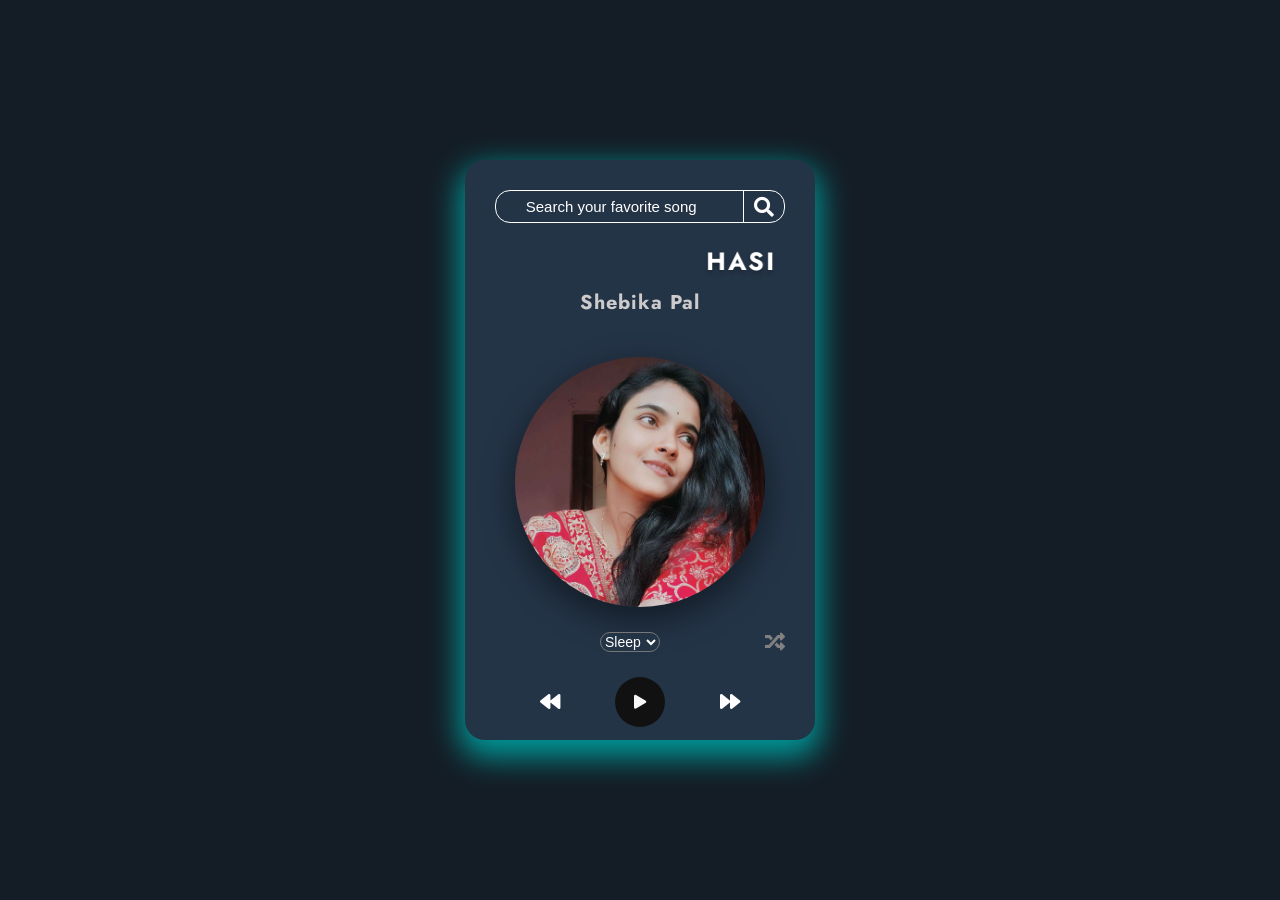
==== index.html @ 9a3e8426 "initial" ====
<!DOCTYPE html>

<html lang="en">

<head>
  <meta charset="UTF-8">

  <title>Music Player</title>

  <link rel="preconnect" href="https://fonts.googleapis.com">
  <meta name="google-site-verification" content="Js8UEyRxNnXAO2duVGlwk4IXxyr6TICznBYEN1E9-H8" />
  <link rel="preconnect" href="https://fonts.gstatic.com" crossorigin>

  <link href="https://fonts.googleapis.com/css2?family=Jost:wght@200&display=swap" rel="stylesheet">

  <link rel="stylesheet" href="https://pro.fontawesome.com/releases/v5.10.0/css/all.css"
    integrity="sha384-AYmEC3Yw5cVb3ZcuHtOA93w35dYTsvhLPVnYs9eStHfGJvOvKxVfELGroGkvsg+p" crossorigin="anonymous" />

  <link rel="stylesheet" href="style.css">
  <link rel="shortcut icon" href="./favicon.ico" type="image/x-icon">
  <meta name="viewport" content="width=device-width, initial-scale=1.0">

</head>

<body>
  <div class="main_div">
    <div class="music_container">
      <div class="search_bar">
        <input type="text" autocomplete="off" name="searchValue" id="searchBox" placeholder="Search your favorite song">
        <button id="searchBtn"><i class="fas fa-search"></i></button>
      </div>
      <marquee>
        <h2 id="title">Hasi (Cover Version)</h2>
      </marquee>

      <h3 id="artist">Shebika Pal</h3>

      <div class="img_container">

        <img src="IMG-20230920-002937.jpg" alt="thumnail">

      </div>

      <audio preload="auto" onended="nextSong()" onpause="pauseMusic()" src="./default.mp3"></audio>
      <div class="controls">
        <i class="fas fa-repeat"></i>
        <select id="sleepbtn" onchange="gotoSleep()">
          <option value="0">Sleep</option>
          <option value="5">5min</option>
          <option value="15">15min</option>
          <option value="30">30min</option>
          <option value="60">60min</option>
          <option value="90">90min</option>
        </select>
        <i class="fas fa-random"></i>
      </div>
      <div class="music_controls">

        <i onclick="prevSong()" class="fas fa-backward" id="previous" title="Previous"></i>

        <i class="fas fa-play main_button" id="play" title="Play"></i>

        <i onclick="nextSong()" class="fas fa-forward" id="next" title="Next"></i>

      </div>
      <div id="listView">
      </div>
    </div>
  </div>
  <script src="script.js"></script>
</body>

</html>
---- style.css ----
* {
  margin: 0px;

  padding: 0px;

  box-sizing: border-box;
}

html {
  font-size: 62.5%;

  font-family: "Jost", sans-serif;
}

.main_div {
  width: 100vw;

  height: 100vh;

  background-Color: #141d26;

  display: grid;

  place-items: center;
}

.music_container {
  width: 35rem;

  height: 58rem;

  /*background-color:#e6e6e6;*/

  border-radius: 2rem;

  background-Color: #243447;
  color: white;
  box-shadow: 0 1.2rem 3rem 0.5rem #009999;

  padding: 3rem;

  text-align: center;
}

.music_container #title {
  text-transform: uppercase;

  letter-spacing: 0.2rem;

  word-spacing: 0.5rem;

  /*color: #171717;*/

  margin: 2rem 0 0.5rem 0;

  font-size: 2.5rem;

  font-weight: bold;

  text-shadow: 0 0.3rem 0.5rem rgba(0, 0, 0, 0.3);
}

.music_container #artist {
  color: #cccaca;

  text-transform: capitalize;

  letter-spacing: 0.1rem;

  font-size: 2rem;

  margin-bottom: 4rem;

  font-weight: bold;
}

.img_container {
  height: 25rem;

  margin: auto;

  width: 25rem;
}

img {
  height: 100%;

  width: 100%;

  border-radius: 50%;

  object-fit: cover;

  box-shadow: 0 1.2rem 3rem 0.5rem rgba(0, 0, 0, 0.4);
}

.music_controls {
  width: 20rem;

  display: flex;

  justify-content: space-between;

  align-items: center;

  margin: auto;

  margin-top: 2.5rem;
}

.music_controls .fas,
.fa-repeat,
.fa-repeat-1,
.fa-random,
.fa-search,
#sleepbtn {
  /*color: #111111;*/

  font-size: 2rem;

  cursor: pointer;

  filter: drop-shadow(0 1.2rem 3 rem 0.5rem rgba(0, 0, 0, 0.4));
}

.music_controls .main_button {
  width: 5rem;

  height: 5rem;

  border-radius: 50%;

  background-color: #111;

  color: #f6f6f6;

  font-size: 1.4rem;

  display: flex;

  justify-content: center;

  align-items: center;
}

.music_controls .fas:hover {
  color: grey;
}

.music_controls .fa-play:hover {
  background-color: #f6f6f6;

  color: #111;

  box-shadow: 0 1rem 2rem 0.2rem rgba(0, 0, 0, 0.4);
}

.anime {
  animation: rotatePlayer 5s linear infinite;
}

@keyframes rotatePlayer {
  from {
    transform: rotate(0deg);
  }

  to {
    transform: rotate(360deg);
  }
}
.glow{
  animation: glow 10s infinite alternate;
}
@keyframes glow {
  0% {
    box-shadow: 0rem 1.2rem 3rem 0.5rem #0aa4e6;
  }

  25% {
    box-shadow: 0rem 1.2rem 3rem 0.5rem #5ab124;
  }

  50%{
    box-shadow: 0 1.2rem 3rem 0.5rem #ac49e5;
  }
  75%{
    box-shadow: 0 1.2rem 3rem 0.5rem #e34e55;
  }
}

.fa-repeat,
.fa-random,
.fa-repeat-1 {
  margin-top: 2.5rem;
}

.controls {
  width: 100%;
  display: flex;
  justify-content: space-between;
}

.controls .fa-repeat,
.fa-repeat-1 {

  color: #00ffff;
}

.controls .fa-random {
  color: grey;
}

#sleepbtn {
  background-Color: #243447;
  color: white;
  font-size: 1.4rem;
  height: 2rem;
  width: 6rem;
  border-radius: 1rem;
  margin-top: 2.5rem;
}

.search_bar{
  height: fit-content;
  border: 1px solid white;
  border-radius: 15px;
  display: flex;
  justify-content:space-between;
  background-color: transparent;
}

.search_bar input {
  width: 80%;
  background-color: inherit;
  font-size: 1.5rem;
  color: white;
  padding: 0.7rem 1rem;
  border: none;
  outline: none;
}
.search_bar button{
  background-color: inherit;
  border: none;
  border-left: 1px solid white;
  color: white;
  outline: none;
  padding: 0rem 1rem;
  cursor: pointer;
}
#searchBox::placeholder {
  color: white;
  text-align: center;
}
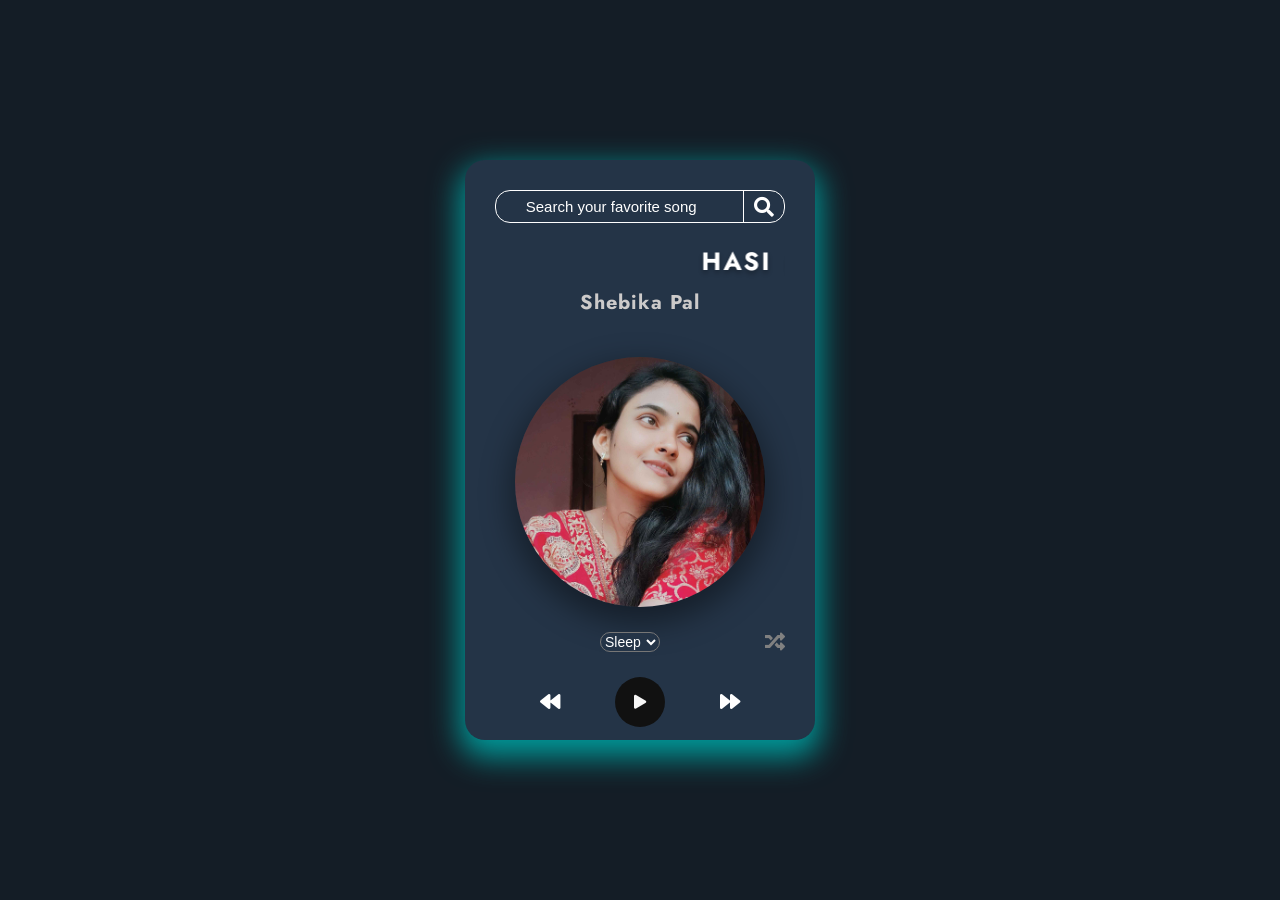
==== commit e1a95244: "up" ====
--- a/index.html
+++ b/index.html
@@ -41,7 +41,8 @@
 
       </div>
 
-      <audio preload="auto" onended="nextSong()" onpause="pauseMusic()" src="./default.mp3"></audio>
+      <audio preload="auto" onended="nextSong()" onpause="pauseMusic()" src="music/default.mp3"></audio>
+      <audio preload="auto" onended="nextSong()" onpause="pauseMusic()" src="music/default2.mp3"></audio>
       <div class="controls">
         <i class="fas fa-repeat"></i>
         <select id="sleepbtn" onchange="gotoSleep()">
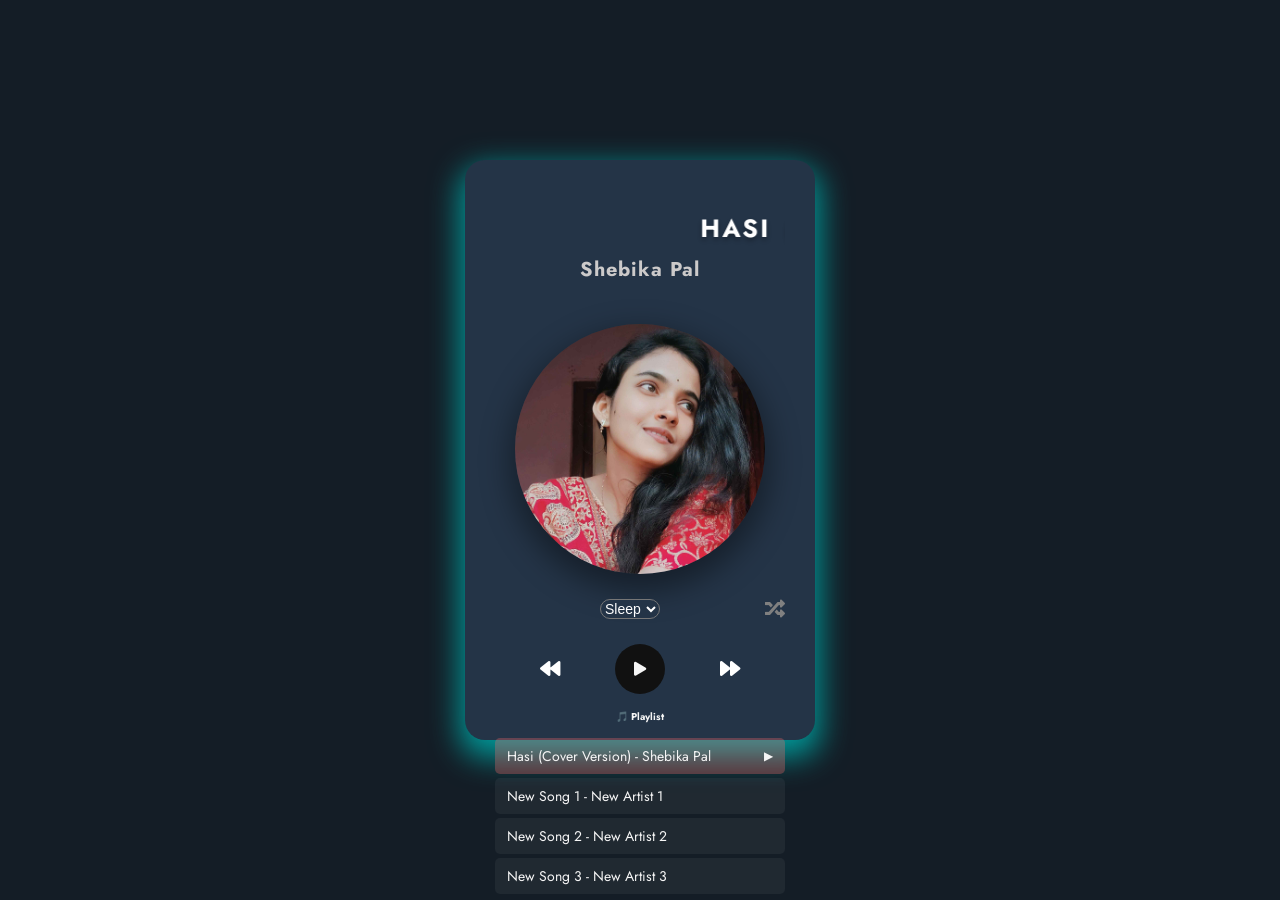
==== commit 2a2a53d4: "up" ====
--- a/index.html
+++ b/index.html
@@ -1,34 +1,22 @@
 <!DOCTYPE html>
-
 <html lang="en">
-
 <head>
   <meta charset="UTF-8">
-
   <title>Music Player</title>
-
   <link rel="preconnect" href="https://fonts.googleapis.com">
-  <meta name="google-site-verification" content="Js8UEyRxNnXAO2duVGlwk4IXxyr6TICznBYEN1E9-H8" />
   <link rel="preconnect" href="https://fonts.gstatic.com" crossorigin>
-
   <link href="https://fonts.googleapis.com/css2?family=Jost:wght@200&display=swap" rel="stylesheet">
-
   <link rel="stylesheet" href="https://pro.fontawesome.com/releases/v5.10.0/css/all.css"
     integrity="sha384-AYmEC3Yw5cVb3ZcuHtOA93w35dYTsvhLPVnYs9eStHfGJvOvKxVfELGroGkvsg+p" crossorigin="anonymous" />
-
   <link rel="stylesheet" href="style.css">
   <link rel="shortcut icon" href="./favicon.ico" type="image/x-icon">
   <meta name="viewport" content="width=device-width, initial-scale=1.0">
-
 </head>
-
 <body>
   <div class="main_div">
     <div class="music_container">
-      <div class="search_bar">
-        <input type="text" autocomplete="off" name="searchValue" id="searchBox" placeholder="Search your favorite song">
-        <button id="searchBtn"><i class="fas fa-search"></i></button>
-      </div>
+      <!-- Removed search bar -->
+      
       <marquee>
         <h2 id="title">Hasi (Cover Version)</h2>
       </marquee>
@@ -36,13 +24,11 @@
       <h3 id="artist">Shebika Pal</h3>
 
       <div class="img_container">
-
-        <img src="IMG-20230920-002937.jpg" alt="thumnail">
-
+        <img src="IMG-20230920-002937.jpg" alt="thumbnail">
       </div>
 
       <audio preload="auto" onended="nextSong()" onpause="pauseMusic()" src="music/default.mp3"></audio>
-      <audio preload="auto" onended="nextSong()" onpause="pauseMusic()" src="music/default2.mp3"></audio>
+
       <div class="controls">
         <i class="fas fa-repeat"></i>
         <select id="sleepbtn" onchange="gotoSleep()">
@@ -56,19 +42,20 @@
         <i class="fas fa-random"></i>
       </div>
       <div class="music_controls">
-
         <i onclick="prevSong()" class="fas fa-backward" id="previous" title="Previous"></i>
-
         <i class="fas fa-play main_button" id="play" title="Play"></i>
-
         <i onclick="nextSong()" class="fas fa-forward" id="next" title="Next"></i>
-
       </div>
-      <div id="listView">
+      
+      <!-- Add Playlist Section -->
+      <div class="playlist_container">
+        <h4 style="color: #f6f6f6; margin: 15px 0 10px 0;">🎵 Playlist</h4>
+        <ul id="playlist" style="list-style: none; padding: 0; max-height: 200px; overflow-y: auto;">
+          <!-- Songs will be dynamically added here -->
+        </ul>
       </div>
     </div>
   </div>
   <script src="script.js"></script>
 </body>
-
-</html>
+</html>
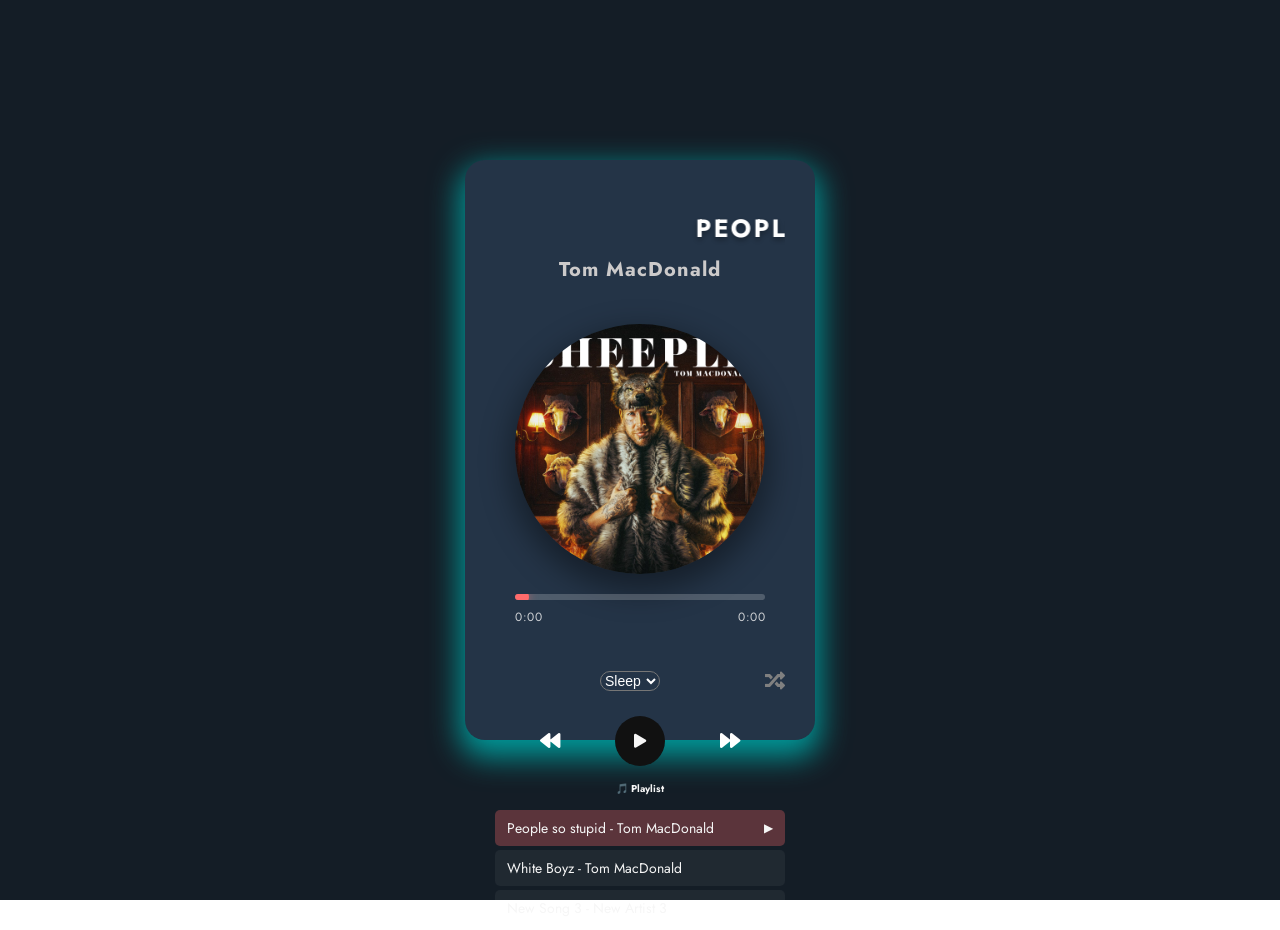
==== commit 45ccca73: "up" ====
--- a/index.html
+++ b/index.html
@@ -28,7 +28,17 @@
       </div>
 
       <audio preload="auto" onended="nextSong()" onpause="pauseMusic()" src="music/default.mp3"></audio>
-
+<!-- ========== PROGRESS BAR SECTION ========== -->
+      <div class="progress_container">
+        <div class="progress_bar">
+          <input type="range" id="progressRange" min="0" max="100" value="0" step="0.1">
+          <div class="progress_fill" id="progressFill"></div>
+        </div>
+        <div class="time_display">
+          <span id="currentTime">0:00</span>
+          <span id="totalTime">0:00</span>
+        </div>
+      </div>
       <div class="controls">
         <i class="fas fa-repeat"></i>
         <select id="sleepbtn" onchange="gotoSleep()">
--- a/style.css
+++ b/style.css
@@ -250,4 +250,95 @@
 #searchBox::placeholder {
   color: white;
   text-align: center;
+}
+
+/* Progress Bar Styles */
+.progress_container {
+  width: 100%;
+  padding: 10px 20px;
+  margin: 10px 0;
+}
+
+.progress_bar {
+  position: relative;
+  width: 100%;
+  height: 6px;
+  background: rgba(255, 255, 255, 0.2);
+  border-radius: 10px;
+  cursor: pointer;
+  overflow: hidden;
+}
+
+.progress_fill {
+  position: absolute;
+  top: 0;
+  left: 0;
+  height: 100%;
+  width: 0%;
+  background: linear-gradient(90deg, #f6f6f6, #ff6b6b);
+  border-radius: 10px;
+  transition: width 0.1s linear;
+  pointer-events: none;
+}
+
+/* Custom Range Input */
+#progressRange {
+  -webkit-appearance: none;
+  appearance: none;
+  position: absolute;
+  top: 0;
+  left: 0;
+  width: 100%;
+  height: 6px;
+  background: transparent;
+  cursor: pointer;
+  z-index: 2;
+  margin: 0;
+}
+
+#progressRange::-webkit-slider-thumb {
+  -webkit-appearance: none;
+  appearance: none;
+  width: 14px;
+  height: 14px;
+  border-radius: 50%;
+  background: #ff6b6b;
+  cursor: pointer;
+  box-shadow: 0 0 10px rgba(255, 107, 107, 0.5);
+  transition: all 0.2s ease;
+}
+
+#progressRange::-webkit-slider-thumb:hover {
+  transform: scale(1.2);
+  box-shadow: 0 0 20px rgba(255, 107, 107, 0.8);
+}
+
+#progressRange::-moz-range-thumb {
+  width: 14px;
+  height: 14px;
+  border-radius: 50%;
+  background: #ff6b6b;
+  cursor: pointer;
+  border: none;
+}
+
+.time_display {
+  display: flex;
+  justify-content: space-between;
+  margin-top: 8px;
+  color: #f6f6f6;
+  font-size: 12px;
+  opacity: 0.8;
+  letter-spacing: 0.5px;
+}
+
+/* Glowing effect for progress bar when playing */
+.music_container.glow .progress_fill {
+  background: linear-gradient(90deg, #ff6b6b, #ffd93d);
+  box-shadow: 0 0 15px rgba(255, 107, 107, 0.3);
+}
+
+.music_container.glow #progressRange::-webkit-slider-thumb {
+  background: #ffd93d;
+  box-shadow: 0 0 20px rgba(255, 217, 61, 0.6);
 }
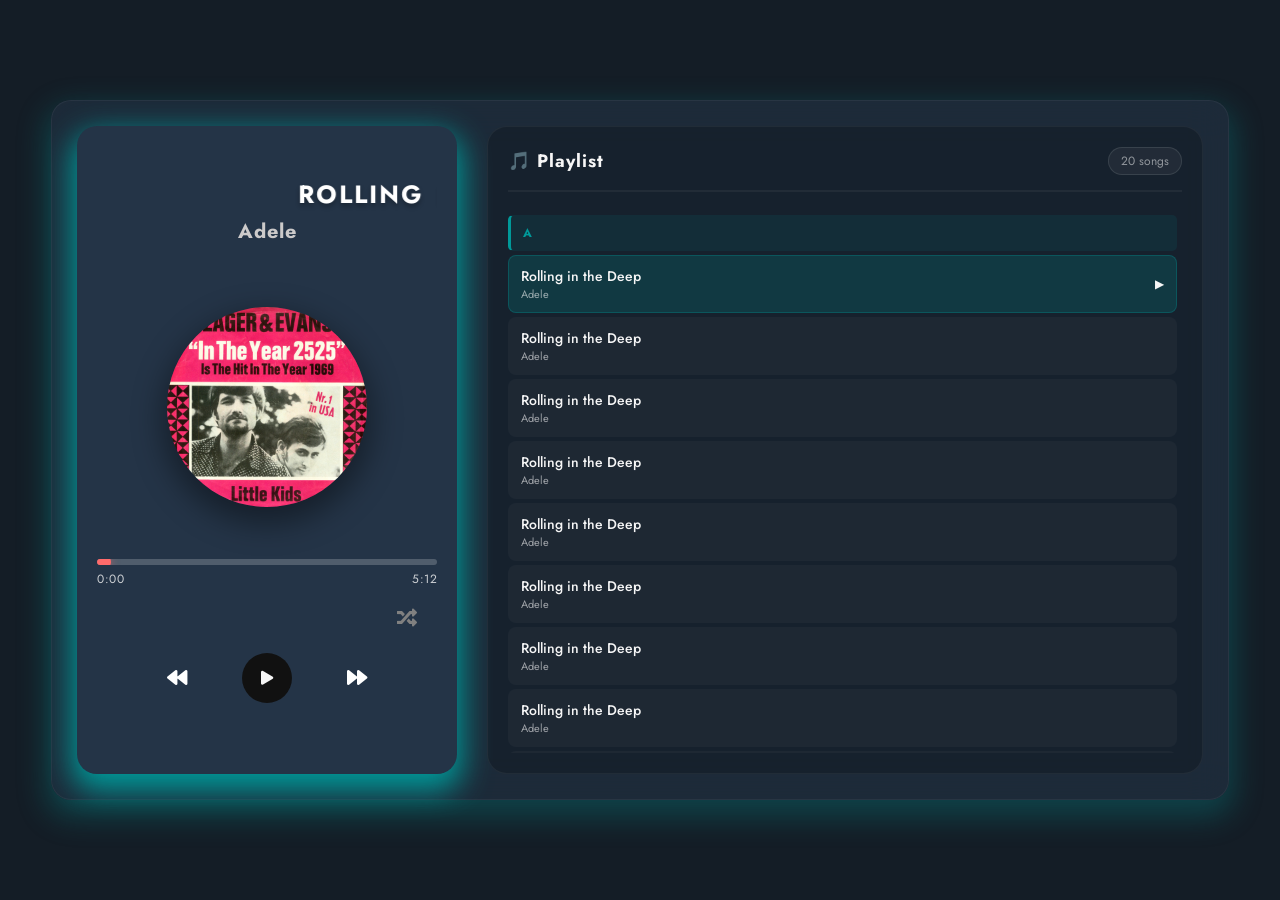
==== commit 662024e5: "up songs" ====
--- a/index.html
+++ b/index.html
@@ -14,55 +14,56 @@
 </head>
 <body>
   <div class="main_div">
-    <div class="music_container">
-      <!-- Removed search bar -->
-      
-      <marquee>
-        <h2 id="title">Hasi (Cover Version)</h2>
-      </marquee>
+    <div class="player_wrapper">
+      <!-- Left Side - Music Player -->
+      <div class="music_container">
+        <marquee>
+          <h2 id="title">Hasi (Cover Version)</h2>
+        </marquee>
 
-      <h3 id="artist">Shebika Pal</h3>
+        <h3 id="artist">Shebika Pal</h3>
 
-      <div class="img_container">
-        <img src="IMG-20230920-002937.jpg" alt="thumbnail">
+        <div class="img_container">
+          <img src="IMG-20230920-002937.jpg" alt="thumbnail">
+        </div>
+
+        <audio preload="auto" onended="nextSong()" onpause="pauseMusic()" src="music/default.mp3"></audio>
+
+        <!-- Progress Bar Section -->
+        <div class="progress_container">
+          <div class="progress_bar">
+            <input type="range" id="progressRange" min="0" max="100" value="0" step="0.1">
+            <div class="progress_fill" id="progressFill"></div>
+          </div>
+          <div class="time_display">
+            <span id="currentTime">0:00</span>
+            <span id="totalTime">0:00</span>
+          </div>
+        </div>
+
+        <div class="controls">
+          <i class="fas fa-repeat"></i>
+          <i class="fas fa-random"></i>
+        </div>
+        
+        <div class="music_controls">
+          <i onclick="prevSong()" class="fas fa-backward" id="previous" title="Previous"></i>
+          <i class="fas fa-play main_button" id="play" title="Play"></i>
+          <i onclick="nextSong()" class="fas fa-forward" id="next" title="Next"></i>
+        </div>
       </div>
 
-      <audio preload="auto" onended="nextSong()" onpause="pauseMusic()" src="music/default.mp3"></audio>
-<!-- ========== PROGRESS BAR SECTION ========== -->
-      <div class="progress_container">
-        <div class="progress_bar">
-          <input type="range" id="progressRange" min="0" max="100" value="0" step="0.1">
-          <div class="progress_fill" id="progressFill"></div>
+      <!-- Right Side - Playlist -->
+      <div class="playlist_container">
+        <div class="playlist_header">
+          <h4>🎵 Playlist</h4>
+          <span id="songCount">0 songs</span>
         </div>
-        <div class="time_display">
-          <span id="currentTime">0:00</span>
-          <span id="totalTime">0:00</span>
+        <div class="playlist_scroll">
+          <ul id="playlist">
+            <!-- Songs will be dynamically added here -->
+          </ul>
         </div>
-      </div>
-      <div class="controls">
-        <i class="fas fa-repeat"></i>
-        <select id="sleepbtn" onchange="gotoSleep()">
-          <option value="0">Sleep</option>
-          <option value="5">5min</option>
-          <option value="15">15min</option>
-          <option value="30">30min</option>
-          <option value="60">60min</option>
-          <option value="90">90min</option>
-        </select>
-        <i class="fas fa-random"></i>
-      </div>
-      <div class="music_controls">
-        <i onclick="prevSong()" class="fas fa-backward" id="previous" title="Previous"></i>
-        <i class="fas fa-play main_button" id="play" title="Play"></i>
-        <i onclick="nextSong()" class="fas fa-forward" id="next" title="Next"></i>
-      </div>
-      
-      <!-- Add Playlist Section -->
-      <div class="playlist_container">
-        <h4 style="color: #f6f6f6; margin: 15px 0 10px 0;">🎵 Playlist</h4>
-        <ul id="playlist" style="list-style: none; padding: 0; max-height: 200px; overflow-y: auto;">
-          <!-- Songs will be dynamically added here -->
-        </ul>
       </div>
     </div>
   </div>
--- a/style.css
+++ b/style.css
@@ -1,111 +1,102 @@
 * {
   margin: 0px;
-
   padding: 0px;
-
   box-sizing: border-box;
 }
 
 html {
   font-size: 62.5%;
-
   font-family: "Jost", sans-serif;
 }
 
 .main_div {
   width: 100vw;
-
   height: 100vh;
-
   background-Color: #141d26;
-
   display: grid;
-
   place-items: center;
-}
-
+  padding: 20px;
+}
+
+/* Player Wrapper - Side by Side Layout */
+.player_wrapper {
+  display: flex;
+  gap: 30px;
+  width: 95%;
+  max-width: 1200px;
+  height: 90vh;
+  max-height: 700px;
+  background: rgba(36, 52, 71, 0.6);
+  backdrop-filter: blur(20px);
+  border-radius: 2rem;
+  padding: 25px;
+  box-shadow: 0 1.2rem 3rem 0.5rem rgba(0, 153, 153, 0.3);
+  border: 1px solid rgba(255, 255, 255, 0.05);
+}
+
+/* Left Side - Music Player */
 .music_container {
-  width: 35rem;
-
-  height: 58rem;
-
-  /*background-color:#e6e6e6;*/
-
+  flex: 0 0 380px;
+  height: 100%;
+  background-Color: #243447;
   border-radius: 2rem;
-
-  background-Color: #243447;
   color: white;
   box-shadow: 0 1.2rem 3rem 0.5rem #009999;
-
-  padding: 3rem;
-
+  padding: 3rem 2rem;
   text-align: center;
+  display: flex;
+  flex-direction: column;
+  align-items: center;
+  overflow-y: auto;
+  transition: all 0.5s ease;
+}
+
+.music_container.glow {
+  box-shadow: 0 1.2rem 3rem 0.5rem #009999, 0 0 40px rgba(0, 153, 153, 0.3);
 }
 
 .music_container #title {
   text-transform: uppercase;
-
   letter-spacing: 0.2rem;
-
   word-spacing: 0.5rem;
-
-  /*color: #171717;*/
-
   margin: 2rem 0 0.5rem 0;
-
   font-size: 2.5rem;
-
   font-weight: bold;
-
   text-shadow: 0 0.3rem 0.5rem rgba(0, 0, 0, 0.3);
 }
 
 .music_container #artist {
   color: #cccaca;
-
   text-transform: capitalize;
-
   letter-spacing: 0.1rem;
-
   font-size: 2rem;
-
-  margin-bottom: 4rem;
-
+  margin-bottom: 2rem;
   font-weight: bold;
 }
 
 .img_container {
-  height: 25rem;
-
+  height: 20rem;
   margin: auto;
-
-  width: 25rem;
+  width: 20rem;
+  flex-shrink: 0;
 }
 
 img {
   height: 100%;
-
   width: 100%;
-
   border-radius: 50%;
-
   object-fit: cover;
-
   box-shadow: 0 1.2rem 3rem 0.5rem rgba(0, 0, 0, 0.4);
 }
 
 .music_controls {
   width: 20rem;
-
-  display: flex;
-
+  display: flex;
   justify-content: space-between;
-
   align-items: center;
-
   margin: auto;
-
-  margin-top: 2.5rem;
+  margin-top: 1.5rem;
+  flex-shrink: 0;
 }
 
 .music_controls .fas,
@@ -114,32 +105,20 @@
 .fa-random,
 .fa-search,
 #sleepbtn {
-  /*color: #111111;*/
-
   font-size: 2rem;
-
-  cursor: pointer;
-
-  filter: drop-shadow(0 1.2rem 3 rem 0.5rem rgba(0, 0, 0, 0.4));
+  cursor: pointer;
+  filter: drop-shadow(0 1.2rem 3rem 0.5rem rgba(0, 0, 0, 0.4));
 }
 
 .music_controls .main_button {
   width: 5rem;
-
   height: 5rem;
-
   border-radius: 50%;
-
   background-color: #111;
-
   color: #f6f6f6;
-
   font-size: 1.4rem;
-
-  display: flex;
-
+  display: flex;
   justify-content: center;
-
   align-items: center;
 }
 
@@ -149,9 +128,7 @@
 
 .music_controls .fa-play:hover {
   background-color: #f6f6f6;
-
   color: #111;
-
   box-shadow: 0 1rem 2rem 0.2rem rgba(0, 0, 0, 0.4);
 }
 
@@ -163,27 +140,26 @@
   from {
     transform: rotate(0deg);
   }
-
   to {
     transform: rotate(360deg);
   }
 }
-.glow{
+
+.glow {
   animation: glow 10s infinite alternate;
 }
+
 @keyframes glow {
   0% {
     box-shadow: 0rem 1.2rem 3rem 0.5rem #0aa4e6;
   }
-
   25% {
     box-shadow: 0rem 1.2rem 3rem 0.5rem #5ab124;
   }
-
-  50%{
+  50% {
     box-shadow: 0 1.2rem 3rem 0.5rem #ac49e5;
   }
-  75%{
+  75% {
     box-shadow: 0 1.2rem 3rem 0.5rem #e34e55;
   }
 }
@@ -191,18 +167,20 @@
 .fa-repeat,
 .fa-random,
 .fa-repeat-1 {
-  margin-top: 2.5rem;
+  margin-top: 0;
 }
 
 .controls {
   width: 100%;
   display: flex;
   justify-content: space-between;
+  padding: 0 20px;
+  margin: 10px 0;
+  flex-shrink: 0;
 }
 
 .controls .fa-repeat,
 .fa-repeat-1 {
-
   color: #00ffff;
 }
 
@@ -210,53 +188,143 @@
   color: grey;
 }
 
-#sleepbtn {
-  background-Color: #243447;
-  color: white;
+/* Right Side - Playlist */
+.playlist_container {
+  flex: 1;
+  min-width: 250px;
+  height: 100%;
+  background: rgba(0, 0, 0, 0.2);
+  border-radius: 2rem;
+  border: 1px solid rgba(255, 255, 255, 0.05);
+  padding: 20px;
+  display: flex;
+  flex-direction: column;
+  overflow: hidden;
+}
+
+.playlist_header {
+  display: flex;
+  justify-content: space-between;
+  align-items: center;
+  padding-bottom: 15px;
+  border-bottom: 2px solid rgba(255, 255, 255, 0.05);
+  margin-bottom: 15px;
+  flex-shrink: 0;
+}
+
+.playlist_header h4 {
+  color: #f6f6f6;
+  font-size: 1.8rem;
+  letter-spacing: 1px;
+}
+
+#songCount {
+  color: rgba(255, 255, 255, 0.5);
+  font-size: 1.2rem;
+  background: rgba(255, 255, 255, 0.05);
+  padding: 4px 12px;
+  border-radius: 20px;
+  border: 1px solid rgba(255, 255, 255, 0.1);
+}
+
+.playlist_scroll {
+  flex: 1;
+  overflow-y: auto;
+  padding-right: 5px;
+}
+
+/* Custom Scrollbar */
+.playlist_scroll::-webkit-scrollbar {
+  width: 5px;
+}
+
+.playlist_scroll::-webkit-scrollbar-track {
+  background: rgba(255, 255, 255, 0.05);
+  border-radius: 10px;
+}
+
+.playlist_scroll::-webkit-scrollbar-thumb {
+  background: #009999;
+  border-radius: 10px;
+}
+
+.playlist_scroll::-webkit-scrollbar-thumb:hover {
+  background: #00cccc;
+}
+
+#playlist {
+  list-style: none;
+  padding: 0;
+  margin: 0;
+}
+
+#playlist li {
+  padding: 10px 12px;
+  margin: 4px 0;
+  color: #f6f6f6;
+  cursor: pointer;
+  border-radius: 8px;
+  background: rgba(255, 255, 255, 0.03);
+  transition: all 0.3s ease;
   font-size: 1.4rem;
-  height: 2rem;
-  width: 6rem;
-  border-radius: 1rem;
-  margin-top: 2.5rem;
-}
-
-.search_bar{
-  height: fit-content;
-  border: 1px solid white;
-  border-radius: 15px;
-  display: flex;
-  justify-content:space-between;
-  background-color: transparent;
-}
-
-.search_bar input {
-  width: 80%;
-  background-color: inherit;
-  font-size: 1.5rem;
-  color: white;
-  padding: 0.7rem 1rem;
-  border: none;
-  outline: none;
-}
-.search_bar button{
-  background-color: inherit;
-  border: none;
-  border-left: 1px solid white;
-  color: white;
-  outline: none;
-  padding: 0rem 1rem;
-  cursor: pointer;
-}
-#searchBox::placeholder {
-  color: white;
-  text-align: center;
+  display: flex;
+  justify-content: space-between;
+  align-items: center;
+  border: 1px solid transparent;
+}
+
+#playlist li:hover {
+  background: rgba(255, 255, 255, 0.08);
+  border-color: rgba(255, 255, 255, 0.05);
+  transform: translateX(5px);
+}
+
+#playlist li .song-info {
+  display: flex;
+  flex-direction: column;
+  flex: 1;
+  min-width: 0;
+}
+
+#playlist li .song-title {
+  font-weight: 500;
+  white-space: nowrap;
+  overflow: hidden;
+  text-overflow: ellipsis;
+}
+
+#playlist li .song-artist {
+  font-size: 1.1rem;
+  opacity: 0.6;
+  white-space: nowrap;
+  overflow: hidden;
+  text-overflow: ellipsis;
+}
+
+#playlist li .song-indicator {
+  color: #f6f6f6;
+  font-size: 1.2rem;
+  opacity: 0;
+  transition: opacity 0.3s ease;
+  margin-left: 10px;
+  flex-shrink: 0;
+}
+
+#playlist li.active {
+  background: rgba(0, 153, 153, 0.2);
+  border-color: rgba(0, 153, 153, 0.3);
+}
+
+#playlist li.active .song-indicator {
+  opacity: 1;
 }
 
 /* Progress Bar Styles */
 .progress_container {
   width: 100%;
-  padding: 10px 20px;
-  margin: 10px 0;
+  padding: 5px 0;
+  margin: 5px 0;
+  flex-shrink: 0;
 }
 
 .progress_bar {
@@ -281,7 +349,6 @@
   pointer-events: none;
 }
 
-/* Custom Range Input */
 #progressRange {
   -webkit-appearance: none;
   appearance: none;
@@ -325,14 +392,13 @@
 .time_display {
   display: flex;
   justify-content: space-between;
-  margin-top: 8px;
+  margin-top: 5px;
   color: #f6f6f6;
-  font-size: 12px;
+  font-size: 1.2rem;
   opacity: 0.8;
   letter-spacing: 0.5px;
 }
 
-/* Glowing effect for progress bar when playing */
 .music_container.glow .progress_fill {
   background: linear-gradient(90deg, #ff6b6b, #ffd93d);
   box-shadow: 0 0 15px rgba(255, 107, 107, 0.3);
@@ -341,4 +407,56 @@
 .music_container.glow #progressRange::-webkit-slider-thumb {
   background: #ffd93d;
   box-shadow: 0 0 20px rgba(255, 217, 61, 0.6);
+}
+
+/* Responsive Design */
+@media (max-width: 968px) {
+  .player_wrapper {
+    flex-direction: column;
+    height: auto;
+    max-height: 95vh;
+    padding: 20px;
+    gap: 20px;
+  }
+  
+  .music_container {
+    flex: none;
+    width: 100%;
+    max-width: 400px;
+    height: auto;
+    margin: 0 auto;
+  }
+  
+  .playlist_container {
+    height: 300px;
+    min-height: 200px;
+  }
+}
+
+@media (max-width: 480px) {
+  .music_container {
+    padding: 2rem 1.5rem;
+  }
+  
+  .img_container {
+    height: 15rem;
+    width: 15rem;
+  }
+  
+  .music_container #title {
+    font-size: 2rem;
+  }
+  
+  .music_container #artist {
+    font-size: 1.6rem;
+  }
+  
+  .music_controls {
+    width: 16rem;
+  }
+  
+  .playlist_container {
+    height: 200px;
+    padding: 15px;
+  }
 }
